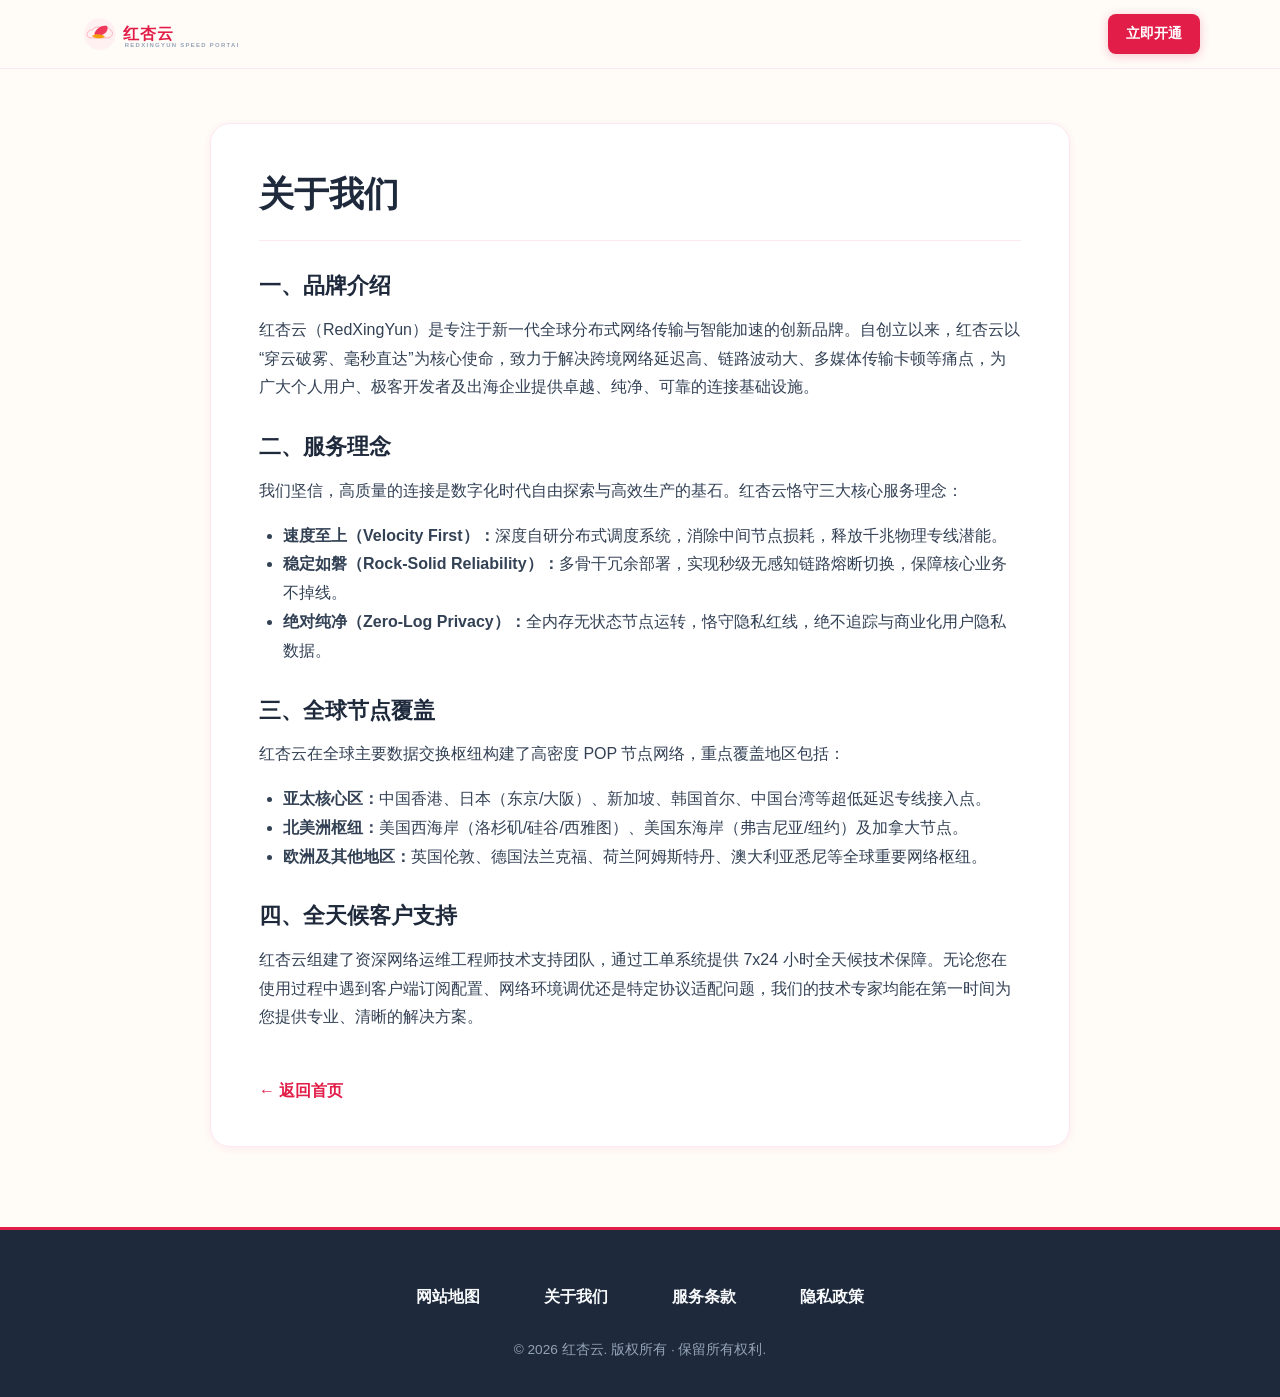
==== about.html @ 85839d2a "Initial commit: 红杏云 landing page, SEO articles and sitemaps" ====
<!DOCTYPE html>
<html lang="zh-CN">
<head>
  <meta charset="UTF-8">
  <meta name="viewport" content="width=device-width, initial-scale=1.0">
  <title>关于我们 - 红杏云</title>
  <meta name="description" content="红杏云品牌介绍、服务理念、全球节点覆盖与全天候客户支持。">
  <link rel="stylesheet" href="style.css">
</head>
<body>

  <header class="orbit-masthead">
    <div class="container masthead-inner">
      <a href="index.html" class="brand-logo-link" aria-label="红杏云首页">
        <svg class="brand-logo-svg" viewBox="0 0 240 60" fill="none" xmlns="http://www.w3.org/2000/svg">
          <defs>
            <linearGradient id="apricotGlowSub" x1="0" y1="0" x2="60" y2="60" gradientUnits="userSpaceOnUse">
              <stop stop-color="#E11D48"/>
              <stop offset="0.6" stop-color="#F43F5E"/>
              <stop offset="1" stop-color="#F59E0B"/>
            </linearGradient>
          </defs>
          <circle cx="30" cy="30" r="24" fill="#FFF1F2"/>
          <path d="M16 36C12 36 10 33 11 29C12 25 16 23 19 24C21 20 27 18 32 20C36 17 43 19 45 23C48 24 50 27 49 31C48 35 44 36 41 36H16Z" fill="#FFF1F2" stroke="#FDA4AF" stroke-width="1.2"/>
          <path d="M22 29C25 21 34 16 41 18C44 24 39 31 31 32C24 33 21 31 22 29Z" fill="url(#apricotGlowSub)"/>
          <path d="M18 33C24 29 32 30 38 34C32 38 23 37 18 33Z" fill="#F59E0B"/>
          <text x="66" y="38" font-family="-apple-system, BlinkMacSystemFont, 'PingFang SC', sans-serif" font-size="24" font-weight="900" fill="#E11D48" letter-spacing="1.5">红杏云</text>
          <text x="68" y="50" font-family="-apple-system, BlinkMacSystemFont, 'PingFang SC', sans-serif" font-size="9" font-weight="600" fill="#94A3B8" letter-spacing="2">REDXINGYUN SPEED PORTAL</text>
        </svg>
      </a>
      <a href="https://ww012.twilightaff.com/#/?code=A56DH1Af" class="nav-cta-btn" rel="nofollow" target="_blank">立即开通</a>
    </div>
  </header>

  <main class="subpage-main">
    <div class="container">
      <article class="subpage-article">
        <h1 class="subpage-title">关于我们</h1>
        <div class="subpage-content">
          <h2>一、品牌介绍</h2>
          <p>红杏云（RedXingYun）是专注于新一代全球分布式网络传输与智能加速的创新品牌。自创立以来，红杏云以“穿云破雾、毫秒直达”为核心使命，致力于解决跨境网络延迟高、链路波动大、多媒体传输卡顿等痛点，为广大个人用户、极客开发者及出海企业提供卓越、纯净、可靠的连接基础设施。</p>

          <h2>二、服务理念</h2>
          <p>我们坚信，高质量的连接是数字化时代自由探索与高效生产的基石。红杏云恪守三大核心服务理念：</p>
          <ul>
            <li><strong>速度至上（Velocity First）：</strong>深度自研分布式调度系统，消除中间节点损耗，释放千兆物理专线潜能。</li>
            <li><strong>稳定如磐（Rock-Solid Reliability）：</strong>多骨干冗余部署，实现秒级无感知链路熔断切换，保障核心业务不掉线。</li>
            <li><strong>绝对纯净（Zero-Log Privacy）：</strong>全内存无状态节点运转，恪守隐私红线，绝不追踪与商业化用户隐私数据。</li>
          </ul>

          <h2>三、全球节点覆盖</h2>
          <p>红杏云在全球主要数据交换枢纽构建了高密度 POP 节点网络，重点覆盖地区包括：</p>
          <ul>
            <li><strong>亚太核心区：</strong>中国香港、日本（东京/大阪）、新加坡、韩国首尔、中国台湾等超低延迟专线接入点。</li>
            <li><strong>北美洲枢纽：</strong>美国西海岸（洛杉矶/硅谷/西雅图）、美国东海岸（弗吉尼亚/纽约）及加拿大节点。</li>
            <li><strong>欧洲及其他地区：</strong>英国伦敦、德国法兰克福、荷兰阿姆斯特丹、澳大利亚悉尼等全球重要网络枢纽。</li>
          </ul>

          <h2>四、全天候客户支持</h2>
          <p>红杏云组建了资深网络运维工程师技术支持团队，通过工单系统提供 7x24 小时全天候技术保障。无论您在使用过程中遇到客户端订阅配置、网络环境调优还是特定协议适配问题，我们的技术专家均能在第一时间为您提供专业、清晰的解决方案。</p>

          <a href="index.html" class="subpage-back">← 返回首页</a>
        </div>
      </article>
    </div>
  </main>

  <footer class="dock-footer">
    <div class="container">
      <nav class="footer-nav-quad" aria-label="页脚索引导航">
        <a href="sitemap.html" class="footer-link-title">网站地图</a>
        <a href="about.html" class="footer-link-title">关于我们</a>
        <a href="terms.html" class="footer-link-title">服务条款</a>
        <a href="privacy.html" class="footer-link-title">隐私政策</a>
      </nav>
      <div class="footer-copy">
        © 2026 红杏云. 版权所有 · 保留所有权利.
      </div>
    </div>
  </footer>

</body>
</html>
---- style.css ----
/* 红杏云 - redxingyun.click 样式表
 * 设计风格：赤杏晨曦 · 暖调极速风 (Sunset Mirage & Radiant Velocity)
 * 极致性能保障：纯原生CSS，零外部依赖，移动4G加载 < 1000ms
 */

:root {
  --color-brand: #E11D48;
  --color-brand-hover: #BE123C;
  --color-amber: #F59E0B;
  --color-amber-light: #FEF3C7;
  --color-bg: #FFFBF7;
  --color-surface: #FFFFFF;
  --color-surface-soft: #FFF1F2;
  --color-text-main: #1E293B;
  --color-text-muted: #64748B;
  --color-border: #FCE7F3;
  --color-border-amber: #FDE68A;
  --radius-sm: 8px;
  --radius-md: 14px;
  --radius-lg: 20px;
  --shadow-sm: 0 2px 8px rgba(225, 29, 72, 0.06);
  --shadow-md: 0 8px 24px rgba(225, 29, 72, 0.08);
  --shadow-hover: 0 14px 32px rgba(225, 29, 72, 0.14);
}

*, *::before, *::after {
  box-sizing: border-box;
  margin: 0;
  padding: 0;
}

html {
  font-size: 16px;
  scroll-behavior: smooth;
  -webkit-text-size-adjust: 100%;
}

body {
  font-family: -apple-system, BlinkMacSystemFont, "PingFang SC", "Hiragino Sans GB", "Microsoft YaHei", sans-serif;
  background-color: var(--color-bg);
  color: var(--color-text-main);
  line-height: 1.6;
  overflow-x: hidden;
}

/* 布局容器 */
.container {
  width: 100%;
  max-width: 1160px;
  margin: 0 auto;
  padding: 0 20px;
}

/* 顶部导航 */
.orbit-masthead {
  position: sticky;
  top: 0;
  z-index: 100;
  background: rgba(255, 251, 247, 0.95);
  backdrop-filter: blur(8px);
  -webkit-backdrop-filter: blur(8px);
  border-bottom: 1px solid var(--color-border);
}

.masthead-inner {
  display: flex;
  align-items: center;
  justify-content: space-between;
  height: 68px;
}

.brand-logo-link {
  display: flex;
  align-items: center;
  gap: 10px;
  text-decoration: none;
  color: var(--color-text-main);
}

.brand-logo-svg {
  width: 158px;
  height: 42px;
  display: block;
}

.masthead-nav {
  display: flex;
  align-items: center;
  gap: 28px;
}

.nav-link {
  color: var(--color-text-muted);
  text-decoration: none;
  font-size: 0.95rem;
  font-weight: 500;
  transition: color 0.2s ease;
}

.nav-link:hover {
  color: var(--color-brand);
}

.nav-cta-btn {
  display: inline-flex;
  align-items: center;
  justify-content: center;
  padding: 8px 18px;
  min-height: 40px;
  background: var(--color-brand);
  color: #FFFFFF;
  border-radius: var(--radius-sm);
  text-decoration: none;
  font-size: 0.9rem;
  font-weight: 600;
  box-shadow: 0 2px 10px rgba(225, 29, 72, 0.25);
  transition: all 0.2s ease;
}

.nav-cta-btn:hover {
  background: var(--color-brand-hover);
  transform: translateY(-1px);
}

/* 按钮通用规范 (触控高容错 >= 44px) */
.btn {
  display: inline-flex;
  align-items: center;
  justify-content: center;
  gap: 8px;
  min-height: 48px;
  padding: 12px 26px;
  font-size: 1rem;
  font-weight: 600;
  border-radius: var(--radius-md);
  text-decoration: none;
  cursor: pointer;
  transition: all 0.25s cubic-bezier(0.2, 0, 0, 1);
  text-align: center;
}

.btn-primary {
  background: linear-gradient(135deg, #E11D48 0%, #F43F5E 100%);
  color: #FFFFFF;
  box-shadow: 0 4px 14px rgba(225, 29, 72, 0.3);
}

.btn-primary:hover {
  background: linear-gradient(135deg, #BE123C 0%, #E11D48 100%);
  box-shadow: 0 6px 20px rgba(225, 29, 72, 0.4);
  transform: translateY(-2px);
}

.btn-secondary {
  background: #FFF7ED;
  color: #C2410C;
  border: 1px solid #FDBA74;
}

.btn-secondary:hover {
  background: #FFEDD5;
  color: #9A3412;
  border-color: #FB923C;
  transform: translateY(-2px);
}

.btn-dofollow {
  background: linear-gradient(135deg, #FFFBEB 0%, #FEF3C7 100%);
  color: #B45309;
  border: 1px solid #FDE68A;
  box-shadow: 0 2px 8px rgba(245, 158, 11, 0.15);
}

.btn-dofollow:hover {
  background: #FDE68A;
  color: #78350F;
  border-color: #F59E0B;
  transform: translateY(-2px);
}

.btn-block {
  display: flex;
  width: 100%;
}

/* 首屏 Hero */
.hero-orbit {
  padding: 64px 0 54px;
  position: relative;
}

.hero-layout {
  display: grid;
  grid-template-columns: 1.15fr 0.85fr;
  gap: 40px;
  align-items: center;
}

.hero-pill-badge {
  display: inline-flex;
  align-items: center;
  gap: 8px;
  background: #FFF1F2;
  color: var(--color-brand);
  border: 1px solid #FECDD3;
  padding: 6px 14px;
  border-radius: 999px;
  font-size: 0.85rem;
  font-weight: 600;
  margin-bottom: 20px;
}

.badge-dot {
  width: 8px;
  height: 8px;
  background-color: #10B981;
  border-radius: 50%;
  display: inline-block;
  box-shadow: 0 0 0 3px rgba(16, 185, 129, 0.2);
}

.hero-headline {
  font-size: 2.75rem;
  font-weight: 800;
  line-height: 1.25;
  color: var(--color-text-main);
  margin-bottom: 18px;
  letter-spacing: -0.02em;
}

.headline-highlight {
  color: var(--color-brand);
  position: relative;
  display: inline-block;
}

.hero-subhead {
  font-size: 1.15rem;
  color: var(--color-text-muted);
  line-height: 1.7;
  margin-bottom: 32px;
}

.hero-action-dock {
  display: flex;
  flex-wrap: wrap;
  align-items: center;
  gap: 14px;
  margin-bottom: 24px;
}

.hero-trust-row {
  display: flex;
  align-items: center;
  gap: 18px;
  font-size: 0.85rem;
  color: var(--color-text-muted);
}

.trust-item {
  display: flex;
  align-items: center;
  gap: 6px;
}

/* Hero 右侧红杏春意动态画卷 */
.apricot-visual-stage {
  background: radial-gradient(circle at 60% 40%, #FFF5F5 0%, #FFFFFF 70%, #FFF1F2 100%);
  border: 1px solid var(--color-border);
  border-radius: var(--radius-lg);
  padding: 24px;
  box-shadow: var(--shadow-md);
  position: relative;
  overflow: hidden;
  display: flex;
  flex-direction: column;
  align-items: center;
}

.apricot-stage-header {
  width: 100%;
  display: flex;
  justify-content: space-between;
  align-items: center;
  margin-bottom: 12px;
  padding-bottom: 10px;
  border-bottom: 1px solid #FCE7F3;
}

.apricot-stage-title {
  font-size: 0.95rem;
  font-weight: 700;
  color: var(--color-brand);
  display: flex;
  align-items: center;
  gap: 8px;
}

.apricot-live-tag {
  font-size: 0.75rem;
  background: #FFF1F2;
  color: var(--color-brand);
  border: 1px solid #FECDD3;
  padding: 3px 10px;
  border-radius: 999px;
  font-weight: 700;
}

.apricot-svg-art {
  width: 100%;
  max-width: 380px;
  height: auto;
  display: block;
}

.apricot-stage-footer {
  width: 100%;
  margin-top: 14px;
  padding-top: 10px;
  border-top: 1px dashed #FECDD3;
  display: flex;
  justify-content: space-between;
  align-items: center;
  font-size: 0.85rem;
  color: var(--color-text-muted);
}

.apricot-stage-footer span strong {
  color: var(--color-brand);
}

/* 动图特效：红杏花瓣漫天飘舞与微风摇曳 */
@keyframes petalDrift1 {
  0% { transform: translate(0, 0) rotate(0deg); opacity: 0; }
  20% { opacity: 0.95; }
  80% { opacity: 0.95; }
  100% { transform: translate(-70px, 100px) rotate(160deg); opacity: 0; }
}

@keyframes petalDrift2 {
  0% { transform: translate(0, 0) rotate(0deg); opacity: 0; }
  25% { opacity: 0.9; }
  75% { opacity: 0.9; }
  100% { transform: translate(80px, 90px) rotate(-140deg); opacity: 0; }
}

@keyframes petalDrift3 {
  0% { transform: translate(0, 0) rotate(0deg); opacity: 0; }
  30% { opacity: 0.95; }
  70% { opacity: 0.95; }
  100% { transform: translate(-45px, 120px) rotate(220deg); opacity: 0; }
}

@keyframes branchSway {
  0%, 100% { transform: rotate(0deg); }
  50% { transform: rotate(1.2deg); }
}

@keyframes glowPulse {
  0%, 100% { transform: scale(1); opacity: 0.55; }
  50% { transform: scale(1.08); opacity: 0.9; }
}

.anim-petal-1 { animation: petalDrift1 5s ease-in-out infinite; }
.anim-petal-2 { animation: petalDrift2 6.5s ease-in-out infinite 1.5s; }
.anim-petal-3 { animation: petalDrift3 5.8s ease-in-out infinite 3s; }
.anim-branch { transform-origin: 320px 60px; animation: branchSway 4s ease-in-out infinite; }
.anim-glow { transform-origin: 190px 150px; animation: glowPulse 3.5s ease-in-out infinite; }

/* 通用章节标题 */
.section-wrapper {
  padding: 64px 0;
}

.section-head-box {
  text-align: center;
  max-width: 680px;
  margin: 0 auto 46px;
}

.section-kicker {
  font-size: 0.85rem;
  font-weight: 700;
  text-transform: uppercase;
  color: var(--color-brand);
  letter-spacing: 0.05em;
  margin-bottom: 8px;
}

.section-main-title {
  font-size: 2.1rem;
  font-weight: 800;
  color: var(--color-text-main);
  margin-bottom: 12px;
  letter-spacing: -0.01em;
}

.section-desc {
  font-size: 1rem;
  color: var(--color-text-muted);
}

/* 核心优势卡片 (3卡布局) */
.speed-grid {
  display: grid;
  grid-template-columns: repeat(3, 1fr);
  gap: 24px;
}

.speed-card {
  background: var(--color-surface);
  border: 1px solid var(--color-border);
  border-radius: var(--radius-lg);
  padding: 30px 26px;
  box-shadow: var(--shadow-sm);
  transition: all 0.25s ease;
  position: relative;
}

.speed-card:hover {
  transform: translateY(-4px);
  box-shadow: var(--shadow-hover);
  border-color: #FECDD3;
}

.duotone-icon-box {
  width: 54px;
  height: 54px;
  background: var(--color-surface-soft);
  border-radius: var(--radius-md);
  display: flex;
  align-items: center;
  justify-content: center;
  margin-bottom: 20px;
}

.card-title {
  font-size: 1.25rem;
  font-weight: 700;
  color: var(--color-text-main);
  margin-bottom: 10px;
}

.card-text {
  font-size: 0.95rem;
  color: var(--color-text-muted);
  line-height: 1.65;
}

/* 流媒体与 AI 卡片 (4卡布局) */
.ai-stream-grid {
  display: grid;
  grid-template-columns: repeat(4, 1fr);
  gap: 20px;
}

.stream-card {
  background: var(--color-surface);
  border: 1px solid #F1F5F9;
  border-radius: var(--radius-md);
  padding: 24px 20px;
  transition: all 0.2s ease;
}

.stream-card:hover {
  border-color: var(--color-border-amber);
  box-shadow: var(--shadow-md);
  transform: translateY(-3px);
}

.stream-card-title {
  font-size: 1.1rem;
  font-weight: 700;
  margin: 14px 0 8px;
  color: var(--color-text-main);
}

.stream-card-desc {
  font-size: 0.88rem;
  color: var(--color-text-muted);
  line-height: 1.55;
}

/* 价格对比表 (必须3个) */
.pricing-section {
  background: #FFF7ED;
  border-top: 1px solid #FED7AA;
  border-bottom: 1px solid #FED7AA;
}

.pricing-deck {
  display: grid;
  grid-template-columns: repeat(3, 1fr);
  gap: 26px;
  align-items: stretch;
}

.price-card {
  background: var(--color-surface);
  border: 1px solid #FEE2E2;
  border-radius: var(--radius-lg);
  padding: 34px 28px;
  display: flex;
  flex-direction: column;
  position: relative;
  box-shadow: var(--shadow-sm);
  transition: all 0.25s ease;
}

.price-card.featured {
  border: 2px solid var(--color-brand);
  box-shadow: var(--shadow-hover);
  transform: scale(1.03);
  z-index: 2;
}

.ribbon-popular {
  position: absolute;
  top: -13px;
  left: 50%;
  transform: translateX(-50%);
  background: linear-gradient(135deg, #E11D48 0%, #F59E0B 100%);
  color: #FFFFFF;
  padding: 4px 16px;
  border-radius: 999px;
  font-size: 0.8rem;
  font-weight: 700;
  letter-spacing: 0.04em;
  box-shadow: 0 2px 8px rgba(225, 29, 72, 0.35);
}

.price-tier-name {
  font-size: 1.3rem;
  font-weight: 800;
  color: var(--color-text-main);
  margin-bottom: 6px;
}

.price-tier-desc {
  font-size: 0.88rem;
  color: var(--color-text-muted);
  margin-bottom: 22px;
}

.price-figure-box {
  display: flex;
  align-items: baseline;
  gap: 4px;
  margin-bottom: 24px;
  padding-bottom: 20px;
  border-bottom: 1px solid #F1F5F9;
}

.currency-symbol {
  font-size: 1.4rem;
  font-weight: 700;
  color: var(--color-brand);
}

.price-amount {
  font-size: 3rem;
  font-weight: 900;
  color: var(--color-brand);
  line-height: 1;
}

.price-cycle {
  font-size: 0.9rem;
  color: var(--color-text-muted);
}

.feature-checklist {
  list-style: none;
  margin-bottom: 28px;
  flex-grow: 1;
  display: flex;
  flex-direction: column;
  gap: 12px;
}

.feature-item {
  display: flex;
  align-items: center;
  gap: 10px;
  font-size: 0.92rem;
  color: var(--color-text-main);
}

.feature-bullet {
  width: 18px;
  height: 18px;
  border-radius: 50%;
  background: #FFF1F2;
  color: var(--color-brand);
  display: inline-flex;
  align-items: center;
  justify-content: center;
  font-size: 0.75rem;
  font-weight: 800;
  flex-shrink: 0;
}

/* 用户见证 (3条) */
.voices-grid {
  display: grid;
  grid-template-columns: repeat(3, 1fr);
  gap: 22px;
}

.voice-card {
  background: var(--color-surface);
  border: 1px solid var(--color-border);
  border-radius: var(--radius-md);
  padding: 24px;
  box-shadow: var(--shadow-sm);
}

.voice-body {
  font-size: 0.95rem;
  color: var(--color-text-main);
  line-height: 1.65;
  margin-bottom: 18px;
  font-style: italic;
}

.voice-user-meta {
  display: flex;
  align-items: center;
  gap: 12px;
}

.user-avatar-initial {
  width: 42px;
  height: 42px;
  border-radius: 50%;
  background: linear-gradient(135deg, #FFE4E6 0%, #FEF3C7 100%);
  color: var(--color-brand);
  display: flex;
  align-items: center;
  justify-content: center;
  font-weight: 700;
  font-size: 1.05rem;
}

.user-name {
  font-weight: 700;
  font-size: 0.95rem;
  color: var(--color-text-main);
}

.user-role {
  font-size: 0.8rem;
  color: var(--color-text-muted);
}

/* 常见问题 (4条) */
.faq-stack {
  max-width: 820px;
  margin: 0 auto;
  display: flex;
  flex-direction: column;
  gap: 14px;
}

.faq-card {
  background: var(--color-surface);
  border: 1px solid var(--color-border);
  border-radius: var(--radius-md);
  padding: 20px 24px;
}

.faq-question {
  font-size: 1.08rem;
  font-weight: 700;
  color: var(--color-text-main);
  margin-bottom: 10px;
}

.faq-answer {
  font-size: 0.95rem;
  color: var(--color-text-muted);
  line-height: 1.65;
}

/* 底部页脚规范：仅展示且只展示4个中文标题，均独立打开新页面 */
.dock-footer {
  background: #1E293B;
  color: #E2E8F0;
  padding: 48px 0 36px;
  border-top: 3px solid var(--color-brand);
}

.footer-nav-quad {
  display: flex;
  justify-content: center;
  align-items: center;
  gap: 40px;
  margin-bottom: 24px;
}

.footer-link-title {
  color: #F8FAFC;
  text-decoration: none;
  font-size: 1rem;
  font-weight: 600;
  padding: 6px 12px;
  border-radius: var(--radius-sm);
  transition: all 0.2s ease;
}

.footer-link-title:hover {
  color: #FDA4AF;
  background: rgba(255, 255, 255, 0.06);
}

.footer-copy {
  text-align: center;
  font-size: 0.85rem;
  color: #94A3B8;
}

/* 子页面独立排版规范 */
.subpage-main {
  padding: 54px 0 80px;
  min-height: calc(100vh - 220px);
}

.subpage-article {
  background: var(--color-surface);
  border: 1px solid var(--color-border);
  border-radius: var(--radius-lg);
  padding: 42px 48px;
  box-shadow: var(--shadow-sm);
  max-width: 860px;
  margin: 0 auto;
}

.subpage-title {
  font-size: 2.2rem;
  font-weight: 800;
  color: var(--color-text-main);
  margin-bottom: 24px;
  padding-bottom: 18px;
  border-bottom: 1px solid var(--color-border);
}

.subpage-content h2 {
  font-size: 1.35rem;
  font-weight: 700;
  color: var(--color-text-main);
  margin: 28px 0 12px;
}

.subpage-content p {
  font-size: 1rem;
  color: #334155;
  line-height: 1.8;
  margin-bottom: 16px;
}

.subpage-content ul {
  padding-left: 24px;
  margin-bottom: 20px;
  color: #334155;
  line-height: 1.8;
}

.subpage-back {
  display: inline-flex;
  align-items: center;
  gap: 6px;
  margin-top: 30px;
  color: var(--color-brand);
  text-decoration: none;
  font-weight: 600;
}

/* 响应式媒体查询 (Mobile 单列适配，按钮触控友好) */
@media (max-width: 992px) {
  .hero-layout {
    grid-template-columns: 1fr;
    gap: 36px;
  }
  .ai-stream-grid {
    grid-template-columns: repeat(2, 1fr);
  }
  .pricing-deck {
    grid-template-columns: 1fr;
    gap: 32px;
  }
  .price-card.featured {
    transform: none;
  }
}

@media (max-width: 768px) {
  /* 移动端双层自适应流线导览 */
  .masthead-inner {
    height: auto;
    min-height: 58px;
    padding: 10px 0 8px;
    flex-wrap: wrap;
    gap: 8px 0;
  }
  .brand-logo-link {
    order: 1;
  }
  .brand-logo-svg {
    width: 136px;
    height: 36px;
  }
  .nav-cta-btn {
    order: 2;
    padding: 6px 14px;
    min-height: 34px;
    font-size: 0.85rem;
  }
  .masthead-nav {
    order: 3;
    width: 100%;
    display: flex;
    align-items: center;
    gap: 8px;
    overflow-x: auto;
    white-space: nowrap;
    padding: 8px 2px 2px;
    margin: 0;
    border-top: 1px solid #FFE4E6;
    scrollbar-width: none;
    -webkit-overflow-scrolling: touch;
  }
  .masthead-nav::-webkit-scrollbar {
    display: none;
  }
  .masthead-nav .nav-link,
  .masthead-nav .nav-link:visited {
    display: inline-flex;
    align-items: center;
    justify-content: center;
    font-size: 0.85rem;
    font-weight: 600;
    padding: 6px 14px;
    border-radius: 999px;
    background: #FFF1F2;
    color: #9F1239;
    text-decoration: none;
    flex-shrink: 0;
    transition: all 0.2s ease;
  }
  .masthead-nav .nav-link:hover,
  .masthead-nav .nav-link:active,
  .masthead-nav .nav-link.active {
    background: #E11D48;
    color: #FFFFFF;
  }
  .hero-headline {
    font-size: 2.1rem;
  }
  .speed-grid {
    grid-template-columns: 1fr;
  }
  .ai-stream-grid {
    grid-template-columns: 1fr;
  }
  .voices-grid {
    grid-template-columns: 1fr;
  }
  .hero-action-dock {
    flex-direction: column;
    align-items: stretch;
  }
  .btn {
    width: 100%;
    min-height: 50px;
  }
  .footer-nav-quad {
    flex-direction: column;
    gap: 16px;
  }
  .subpage-article {
    padding: 24px 20px;
  }
}

/* ==========================================================
 * 全局超链接统一强调色规范 (严禁浏览器默认蓝紫色，访问前后恒定高辨识度)
 * ========================================================== */
a, a:visited {
  color: #E11D48;
  text-decoration: underline;
  text-decoration-thickness: 1.5px;
  text-underline-offset: 3px;
  transition: all 0.2s ease;
}

a:hover {
  color: #BE123C;
  text-decoration-color: #BE123C;
}

/* 按钮、导航、Logo 与卡片无下划线保持 */
.brand-logo-link,
.nav-link,
.nav-cta-btn,
.btn,
.footer-link-title,
.subpage-back,
.hub-card-link,
.breadcrumb-link {
  text-decoration: none;
}

.brand-logo-link, .brand-logo-link:visited { color: var(--color-text-main); }
.nav-link, .nav-link:visited { color: var(--color-text-muted); }
.nav-link:hover { color: #E11D48; }
.nav-cta-btn, .nav-cta-btn:visited { color: #FFFFFF; }
.btn-primary, .btn-primary:visited { color: #FFFFFF; }
.btn-secondary, .btn-secondary:visited { color: #C2410C; }
.btn-dofollow, .btn-dofollow:visited { color: #B45309; }
.footer-link-title, .footer-link-title:visited { color: #F8FAFC; }
.footer-link-title:hover { color: #FDA4AF; }

/* ==========================================================
 * 极客快讯 (资讯聚合页 & 深度文章排版样式)
 * ========================================================== */
.hub-hero-banner {
  background: radial-gradient(circle at 60% 30%, #FFF1F2 0%, #FFFBF7 70%);
  padding: 56px 0 44px;
  border-bottom: 1px solid var(--color-border);
  text-align: center;
}

.hub-kicker {
  color: var(--color-brand);
  font-size: 0.85rem;
  font-weight: 700;
  text-transform: uppercase;
  letter-spacing: 0.08em;
  margin-bottom: 8px;
}

.hub-title {
  font-size: 2.4rem;
  font-weight: 900;
  color: var(--color-text-main);
  margin-bottom: 12px;
}

.hub-desc {
  max-width: 680px;
  margin: 0 auto;
  color: var(--color-text-muted);
  font-size: 1.05rem;
}

.news-posts-grid {
  display: grid;
  grid-template-columns: repeat(3, 1fr);
  gap: 28px;
  padding: 56px 0 80px;
}

.post-digest-card {
  background: var(--color-surface);
  border: 1px solid var(--color-border);
  border-radius: var(--radius-lg);
  overflow: hidden;
  box-shadow: var(--shadow-sm);
  display: flex;
  flex-direction: column;
  transition: all 0.25s ease;
}

.post-digest-card:hover {
  transform: translateY(-4px);
  box-shadow: var(--shadow-hover);
  border-color: #FECDD3;
}

.post-thumb-box {
  height: 140px;
  background: linear-gradient(135deg, #FFF1F2 0%, #FEF3C7 100%);
  display: flex;
  align-items: center;
  justify-content: center;
  border-bottom: 1px solid var(--color-border);
}

.post-card-inner {
  padding: 24px;
  display: flex;
  flex-direction: column;
  flex-grow: 1;
}

.post-meta-row {
  display: flex;
  align-items: center;
  justify-content: space-between;
  font-size: 0.8rem;
  color: var(--color-text-muted);
  margin-bottom: 12px;
}

.post-tag {
  background: #FFF1F2;
  color: var(--color-brand);
  padding: 2px 8px;
  border-radius: 4px;
  font-weight: 700;
  font-size: 0.75rem;
}

.post-card-title {
  font-size: 1.15rem;
  font-weight: 800;
  line-height: 1.45;
  margin-bottom: 10px;
}

.post-card-title a {
  color: var(--color-text-main);
  text-decoration: none;
}

.post-card-title a:hover {
  color: var(--color-brand);
}

.post-card-excerpt {
  font-size: 0.9rem;
  color: var(--color-text-muted);
  line-height: 1.6;
  margin-bottom: 18px;
  flex-grow: 1;
}

.post-read-btn {
  font-size: 0.9rem;
  font-weight: 700;
  color: var(--color-brand);
  display: inline-flex;
  align-items: center;
  gap: 4px;
}

/* 独立文章详情页样式 */
.post-detail-wrap {
  padding: 50px 0 80px;
}

.post-content-container {
  max-width: 860px;
  margin: 0 auto;
  background: var(--color-surface);
  border: 1px solid var(--color-border);
  border-radius: var(--radius-lg);
  padding: 46px 50px;
  box-shadow: var(--shadow-sm);
}

.breadcrumb-nav {
  display: flex;
  align-items: center;
  gap: 8px;
  font-size: 0.85rem;
  color: var(--color-text-muted);
  margin-bottom: 24px;
}

.breadcrumb-nav a {
  color: var(--color-text-muted);
}

.breadcrumb-nav a:hover {
  color: var(--color-brand);
}

.post-detail-h1 {
  font-size: 2.25rem;
  font-weight: 900;
  line-height: 1.35;
  color: var(--color-text-main);
  margin-bottom: 16px;
}

.post-detail-meta {
  display: flex;
  flex-wrap: wrap;
  align-items: center;
  gap: 16px;
  padding-bottom: 20px;
  border-bottom: 1px solid var(--color-border);
  margin-bottom: 28px;
  font-size: 0.86rem;
  color: var(--color-text-muted);
}

.post-lead-summary {
  background: #FFF7ED;
  border-left: 4px solid #F59E0B;
  padding: 18px 22px;
  border-radius: 0 var(--radius-sm) var(--radius-sm) 0;
  margin-bottom: 34px;
  font-size: 0.98rem;
  line-height: 1.7;
  color: #78350F;
}

.article-prose h2 {
  font-size: 1.45rem;
  font-weight: 800;
  color: var(--color-text-main);
  margin: 36px 0 16px;
  padding-bottom: 8px;
  border-bottom: 1px solid #F1F5F9;
}

.article-prose h3 {
  font-size: 1.2rem;
  font-weight: 700;
  color: var(--color-text-main);
  margin: 24px 0 12px;
}

.article-prose p {
  font-size: 1.02rem;
  line-height: 1.8;
  color: #334155;
  margin-bottom: 18px;
}

.article-prose ul, .article-prose ol {
  padding-left: 26px;
  margin-bottom: 22px;
  color: #334155;
  line-height: 1.8;
}

.article-prose blockquote {
  background: #FFF1F2;
  border-left: 4px solid var(--color-brand);
  padding: 14px 20px;
  margin: 24px 0;
  font-style: italic;
  color: #881337;
  border-radius: 0 var(--radius-sm) var(--radius-sm) 0;
}

.article-post-footer {
  margin-top: 40px;
  padding-top: 24px;
  border-top: 1px solid var(--color-border);
  display: flex;
  justify-content: space-between;
  align-items: center;
  flex-wrap: wrap;
  gap: 16px;
}

@media (max-width: 992px) {
  .news-posts-grid {
    grid-template-columns: repeat(2, 1fr);
  }
}

@media (max-width: 768px) {
  .news-posts-grid {
    grid-template-columns: 1fr;
  }
  .post-content-container {
    padding: 26px 20px;
  }
  .post-detail-h1 {
    font-size: 1.8rem;
  }
}
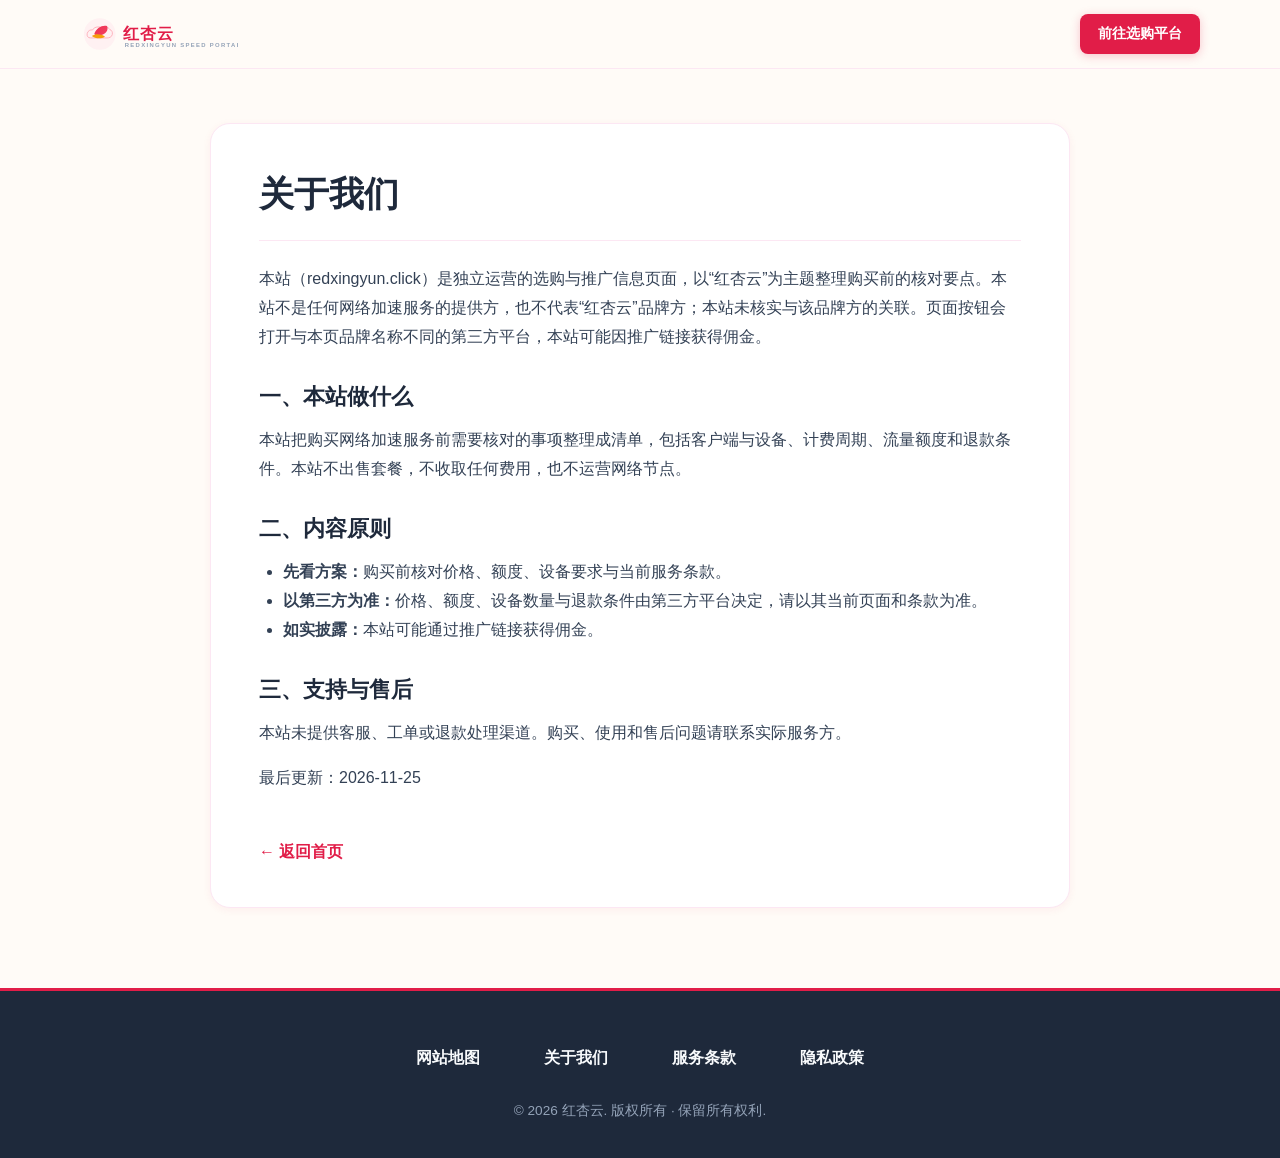
==== commit 646679a7: "Clarify promoter identity and fix auxiliary-page purchase navigation" ====
--- a/about.html
+++ b/about.html
@@ -4,8 +4,9 @@
   <meta charset="UTF-8">
   <meta name="viewport" content="width=device-width, initial-scale=1.0">
   <title>关于我们 - 红杏云</title>
-  <meta name="description" content="红杏云品牌介绍、服务理念、全球节点覆盖与全天候客户支持。">
+  <meta name="description" content="本站是独立运营的选购与推广信息页面，说明本站做什么、不做什么，以及推广披露。">
   <link rel="stylesheet" href="style.css">
+  <link rel="canonical" href="https://redxingyun.click/about.html">
 </head>
 <body>
 
@@ -28,7 +29,7 @@
           <text x="68" y="50" font-family="-apple-system, BlinkMacSystemFont, 'PingFang SC', sans-serif" font-size="9" font-weight="600" fill="#94A3B8" letter-spacing="2">REDXINGYUN SPEED PORTAL</text>
         </svg>
       </a>
-      <a href="https://ww012.twilightaff.com/#/?code=A56DH1Af" class="nav-cta-btn" rel="nofollow" target="_blank">立即开通</a>
+      <a href="https://ww012.twilightaff.com/#/?code=A56DH1Af" class="nav-cta-btn" rel="nofollow sponsored noopener" target="_blank">前往选购平台</a>
     </div>
   </header>
 
@@ -37,28 +38,7 @@
       <article class="subpage-article">
         <h1 class="subpage-title">关于我们</h1>
         <div class="subpage-content">
-          <h2>一、品牌介绍</h2>
-          <p>红杏云（RedXingYun）是专注于新一代全球分布式网络传输与智能加速的创新品牌。自创立以来，红杏云以“穿云破雾、毫秒直达”为核心使命，致力于解决跨境网络延迟高、链路波动大、多媒体传输卡顿等痛点，为广大个人用户、极客开发者及出海企业提供卓越、纯净、可靠的连接基础设施。</p>
-
-          <h2>二、服务理念</h2>
-          <p>我们坚信，高质量的连接是数字化时代自由探索与高效生产的基石。红杏云恪守三大核心服务理念：</p>
-          <ul>
-            <li><strong>速度至上（Velocity First）：</strong>深度自研分布式调度系统，消除中间节点损耗，释放千兆物理专线潜能。</li>
-            <li><strong>稳定如磐（Rock-Solid Reliability）：</strong>多骨干冗余部署，实现秒级无感知链路熔断切换，保障核心业务不掉线。</li>
-            <li><strong>绝对纯净（Zero-Log Privacy）：</strong>全内存无状态节点运转，恪守隐私红线，绝不追踪与商业化用户隐私数据。</li>
-          </ul>
-
-          <h2>三、全球节点覆盖</h2>
-          <p>红杏云在全球主要数据交换枢纽构建了高密度 POP 节点网络，重点覆盖地区包括：</p>
-          <ul>
-            <li><strong>亚太核心区：</strong>中国香港、日本（东京/大阪）、新加坡、韩国首尔、中国台湾等超低延迟专线接入点。</li>
-            <li><strong>北美洲枢纽：</strong>美国西海岸（洛杉矶/硅谷/西雅图）、美国东海岸（弗吉尼亚/纽约）及加拿大节点。</li>
-            <li><strong>欧洲及其他地区：</strong>英国伦敦、德国法兰克福、荷兰阿姆斯特丹、澳大利亚悉尼等全球重要网络枢纽。</li>
-          </ul>
-
-          <h2>四、全天候客户支持</h2>
-          <p>红杏云组建了资深网络运维工程师技术支持团队，通过工单系统提供 7x24 小时全天候技术保障。无论您在使用过程中遇到客户端订阅配置、网络环境调优还是特定协议适配问题，我们的技术专家均能在第一时间为您提供专业、清晰的解决方案。</p>
-
+          <p>本站（redxingyun.click）是独立运营的选购与推广信息页面，以“红杏云”为主题整理购买前的核对要点。本站不是任何网络加速服务的提供方，也不代表“红杏云”品牌方；本站未核实与该品牌方的关联。页面按钮会打开与本页品牌名称不同的第三方平台，本站可能因推广链接获得佣金。</p><h2>一、本站做什么</h2><p>本站把购买网络加速服务前需要核对的事项整理成清单，包括客户端与设备、计费周期、流量额度和退款条件。本站不出售套餐，不收取任何费用，也不运营网络节点。</p><h2>二、内容原则</h2><ul><li><strong>先看方案：</strong>购买前核对价格、额度、设备要求与当前服务条款。</li><li><strong>以第三方为准：</strong>价格、额度、设备数量与退款条件由第三方平台决定，请以其当前页面和条款为准。</li><li><strong>如实披露：</strong>本站可能通过推广链接获得佣金。</li></ul><h2>三、支持与售后</h2><p>本站未提供客服、工单或退款处理渠道。购买、使用和售后问题请联系实际服务方。</p><p>最后更新：2026-11-25</p>
           <a href="index.html" class="subpage-back">← 返回首页</a>
         </div>
       </article>
